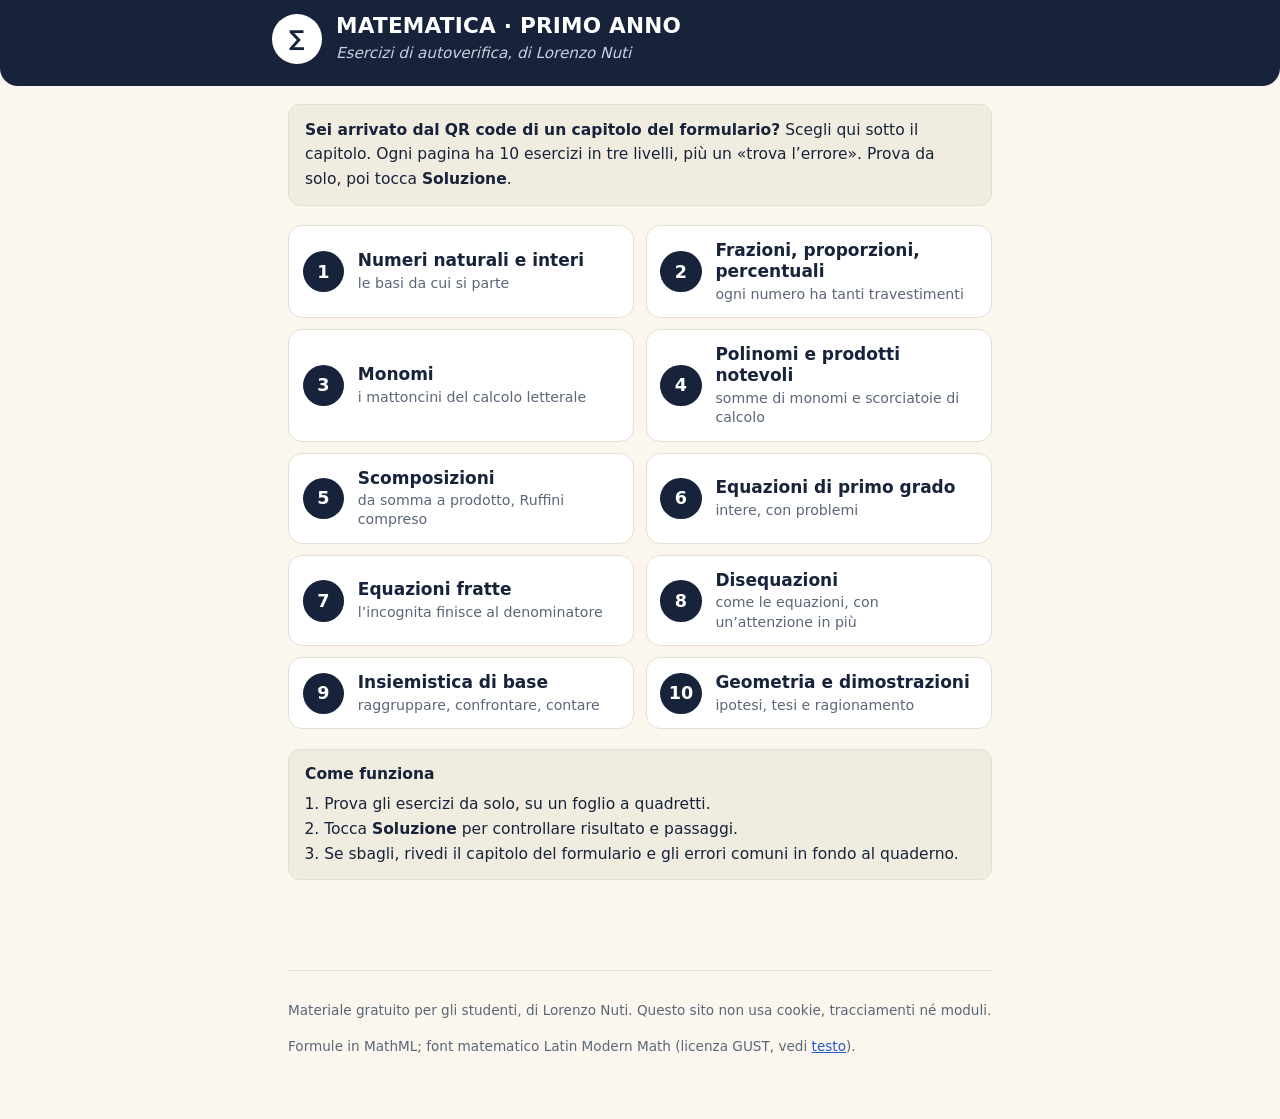
==== index.html @ c4852291 "Add files via upload" ====
<!doctype html>
<html lang="it">
<head>
<meta charset="utf-8">
<meta name="viewport" content="width=device-width, initial-scale=1">
<meta name="theme-color" content="#16233a">
<title>Matematica primo anno — esercizi di autoverifica</title>
<meta name="description" content="Esercizi di autoverifica per il quaderno Matematica primo anno, di Lorenzo Nuti.">
<link rel="icon" href="data:image/svg+xml,%3Csvg xmlns='http://www.w3.org/2000/svg' viewBox='0 0 32 32'%3E%3Crect width='32' height='32' rx='7' fill='%2316233a'/%3E%3Ctext x='16' y='23' font-size='20' text-anchor='middle' fill='%23ffc93c' font-family='serif'%3E%E2%88%91%3C/text%3E%3C/svg%3E">
<link rel="stylesheet" href="style.css">
</head>
<body>
<header class="top"><div class="in">
<div class="hd"><div class="badge">∑</div><div><h1>Matematica · Primo anno</h1><p>Esercizi di autoverifica, di Lorenzo Nuti</p></div></div>
</div></header>
<main class="wrap">
<div class="how"><b>Sei arrivato dal QR code di un capitolo del formulario?</b> Scegli qui sotto il capitolo. Ogni pagina ha 10 esercizi in tre livelli, più un «trova l’errore». Prova da solo, poi tocca <b>Soluzione</b>.</div>
<div class="grid">
<a class="card" href="c1.html"><span class="badge">1</span><span><b>Numeri naturali e interi</b><small>le basi da cui si parte</small></span></a>
<a class="card" href="c2.html"><span class="badge">2</span><span><b>Frazioni, proporzioni, percentuali</b><small>ogni numero ha tanti travestimenti</small></span></a>
<a class="card" href="c3.html"><span class="badge">3</span><span><b>Monomi</b><small>i mattoncini del calcolo letterale</small></span></a>
<a class="card" href="c4.html"><span class="badge">4</span><span><b>Polinomi e prodotti notevoli</b><small>somme di monomi e scorciatoie di calcolo</small></span></a>
<a class="card" href="c5.html"><span class="badge">5</span><span><b>Scomposizioni</b><small>da somma a prodotto, Ruffini compreso</small></span></a>
<a class="card" href="c6.html"><span class="badge">6</span><span><b>Equazioni di primo grado</b><small>intere, con problemi</small></span></a>
<a class="card" href="c7.html"><span class="badge">7</span><span><b>Equazioni fratte</b><small>l’incognita finisce al denominatore</small></span></a>
<a class="card" href="c8.html"><span class="badge">8</span><span><b>Disequazioni</b><small>come le equazioni, con un’attenzione in più</small></span></a>
<a class="card" href="c9.html"><span class="badge">9</span><span><b>Insiemistica di base</b><small>raggruppare, confrontare, contare</small></span></a>
<a class="card" href="c10.html"><span class="badge">10</span><span><b>Geometria e dimostrazioni</b><small>ipotesi, tesi e ragionamento</small></span></a>
</div>
<div class="how"><b>Come funziona</b>
<ol class="steps"><li>Prova gli esercizi da solo, su un foglio a quadretti.</li><li>Tocca <b>Soluzione</b> per controllare risultato e passaggi.</li><li>Se sbagli, rivedi il capitolo del formulario e gli errori comuni in fondo al quaderno.</li></ol></div>
</main>
<div class="wrap"><footer>
<p>Materiale gratuito per gli studenti, di Lorenzo Nuti. Questo sito non usa cookie, tracciamenti né moduli.</p>
<p>Formule in MathML; font matematico Latin Modern Math (licenza GUST, vedi <a href="LICENZA-font-GUST.txt">testo</a>).</p>
</footer>
</div>
</body></html>
---- style.css ----
/* Sito esercizi - Matematica primo anno. Nessuna risorsa esterna: font di sistema + font matematico incluso. */
@font-face{font-family:"Latin Modern Math";src:url("latinmodern-math.woff") format("woff");font-display:swap}
:root{--navy:#16233a;--azure:#2f6fed;--azureD:#2559c9;--amber:#ffc93c;
  --bg:#fbf7ee;--card:#ffffff;--ink:#16233a;--muted:#5b6678;--line:#e4dfd2;--soft:#f1ece0}
@media (prefers-color-scheme:dark){
  :root{--bg:#0f1829;--card:#172338;--ink:#eef1f7;--muted:#a6b0c2;--line:#2a3a56;--soft:#1d2c46;--azureD:#8fb4ff}
}
*{box-sizing:border-box}
html{-webkit-text-size-adjust:100%}
body{margin:0;background:var(--bg);color:var(--ink);
  font-family:system-ui,-apple-system,"Segoe UI",Roboto,"Helvetica Neue",Arial,sans-serif;
  font-size:1.0625rem;line-height:1.6}
math{font-family:"Latin Modern Math",math;font-size:1.15em}
.wrap{max-width:46rem;margin:0 auto;padding:0 1rem 3rem}
a{color:var(--azureD)}
a:focus-visible,summary:focus-visible,button:focus-visible{outline:3px solid var(--amber);outline-offset:2px}

.top{background:var(--navy);color:#fff;border-radius:0 0 18px 18px;padding:.8rem 1rem 1.3rem}
.top .in{max-width:46rem;margin:0 auto}
.nav{display:flex;justify-content:space-between;gap:.5rem;font-size:.9rem;margin-bottom:.9rem}
.nav a{color:#ffd978;text-decoration:none}
.hd{display:flex;align-items:center;gap:.9rem}
.badge{flex:none;width:3.1rem;height:3.1rem;border-radius:50%;background:#fff;color:var(--navy);
  display:flex;align-items:center;justify-content:center;font-weight:800;font-size:1.35rem}
.hd h1{margin:0;font-size:1.35rem;line-height:1.2;letter-spacing:.01em;text-transform:uppercase}
.hd p{margin:.15rem 0 0;color:#c7d0e2;font-style:italic;font-size:.95rem}

.how{background:var(--soft);border:1px solid var(--line);border-radius:12px;padding:.8rem 1rem;margin:1.1rem 0;font-size:.97rem}
.tools{margin:.2rem 0 0;text-align:right}
button{font:inherit;font-weight:600;font-size:.92rem;border:2px solid var(--navy);background:transparent;color:var(--ink);
  border-radius:999px;padding:.55rem 1rem;min-height:44px;cursor:pointer}
@media (prefers-color-scheme:dark){button{border-color:var(--amber)}}

h2.lv{display:flex;flex-wrap:wrap;align-items:center;gap:.5rem;margin:1.9rem 0 .2rem;font-size:1.02rem;text-transform:uppercase;letter-spacing:.03em}
h2.lv .l{background:var(--navy);color:#fff;border-radius:7px;padding:.12rem .55rem;font-weight:800}
h2.lv small{text-transform:none;letter-spacing:0;font-weight:400;font-style:italic;color:var(--muted);font-size:.93rem}
.lvE .l{background:var(--amber);color:var(--navy)}
.lvC .l{background:var(--azure)}

.ex{display:flex;gap:.8rem;background:var(--card);border:1px solid var(--line);border-radius:14px;padding:.95rem;margin:.8rem 0}
.num{flex:none;width:2rem;height:2rem;border-radius:50%;background:var(--navy);color:#fff;font-weight:700;font-size:.95rem;
  display:flex;align-items:center;justify-content:center;margin-top:.1rem}
.body{flex:1;min-width:0}
.txt p{margin:0}
.sub{list-style:none;margin:.45rem 0 0;padding:0}
.sub li{display:flex;gap:.55rem;padding:.2rem 0}
.lab{flex:none;min-width:1.5rem;font-weight:700;color:var(--azureD)}
.sub li>span:last-child{min-width:0}

details.sol{margin-top:.8rem}
summary{display:inline-flex;align-items:center;min-height:44px;padding:0 1.05rem;border-radius:999px;
  background:var(--navy);color:#fff;font-weight:600;font-size:.95rem;cursor:pointer;list-style:none;user-select:none}
summary::-webkit-details-marker{display:none}
summary::before{content:"\25B8";margin-right:.45rem;color:var(--amber)}
details[open] summary::before{content:"\25BE"}
.sbody{margin-top:.6rem;padding:.7rem .9rem;border-left:5px solid var(--amber);background:var(--soft);border-radius:0 10px 10px 0}
.sbody p{margin:0}

.bottom{display:flex;flex-wrap:wrap;gap:.6rem;justify-content:space-between;margin:2rem 0 1rem}
.bottom a{display:inline-flex;align-items:center;min-height:44px;padding:0 1rem;border-radius:999px;border:2px solid var(--navy);
  text-decoration:none;font-weight:600;color:var(--ink)}
.bottom a.pdf{background:var(--amber);border-color:var(--amber);color:var(--navy)}
@media (prefers-color-scheme:dark){.bottom a{border-color:var(--amber)}}
footer{color:var(--muted);font-size:.85rem;border-top:1px solid var(--line);padding-top:1rem;margin-top:1.5rem}

/* indice */
.grid{display:grid;gap:.7rem;grid-template-columns:1fr;margin:1.2rem 0}
@media (min-width:560px){.grid{grid-template-columns:1fr 1fr}}
.card{display:flex;align-items:center;gap:.85rem;background:var(--card);border:1px solid var(--line);border-radius:14px;padding:.85rem;
  text-decoration:none;color:var(--ink);min-height:4.2rem}
.card:hover{border-color:var(--azure)}
.card .badge{width:2.6rem;height:2.6rem;font-size:1.1rem;background:var(--navy);color:#fff}
.card b{display:block;line-height:1.25}
.card small{color:var(--muted)}
.steps{margin:.3rem 0 0;padding-left:1.2rem}

/* rete di sicurezza: una formula che non riesce ad andare a capo scorre dentro il suo riquadro */
.txt,.sbody{overflow-x:auto;overflow-y:hidden}

/* schermi stretti: meno margini annidati, cosi' le formule hanno piu' spazio */
@media (max-width:430px){
  .wrap{padding-left:.75rem;padding-right:.75rem}
  .top{padding-left:.75rem;padding-right:.75rem}
  .ex{gap:.5rem;padding:.8rem .7rem}
  .num{width:1.7rem;height:1.7rem;font-size:.85rem}
  .sbody{padding:.55rem .6rem;border-left-width:4px}
  .sub li{gap:.4rem}
  .lab{min-width:1.2rem}
}
@media (max-width:380px){ math{font-size:1.05em} body{font-size:1rem} }

.card small{display:block;line-height:1.35;margin-top:.15rem}

.nb{white-space:nowrap}

.txt>.sub:first-child{margin-top:0}
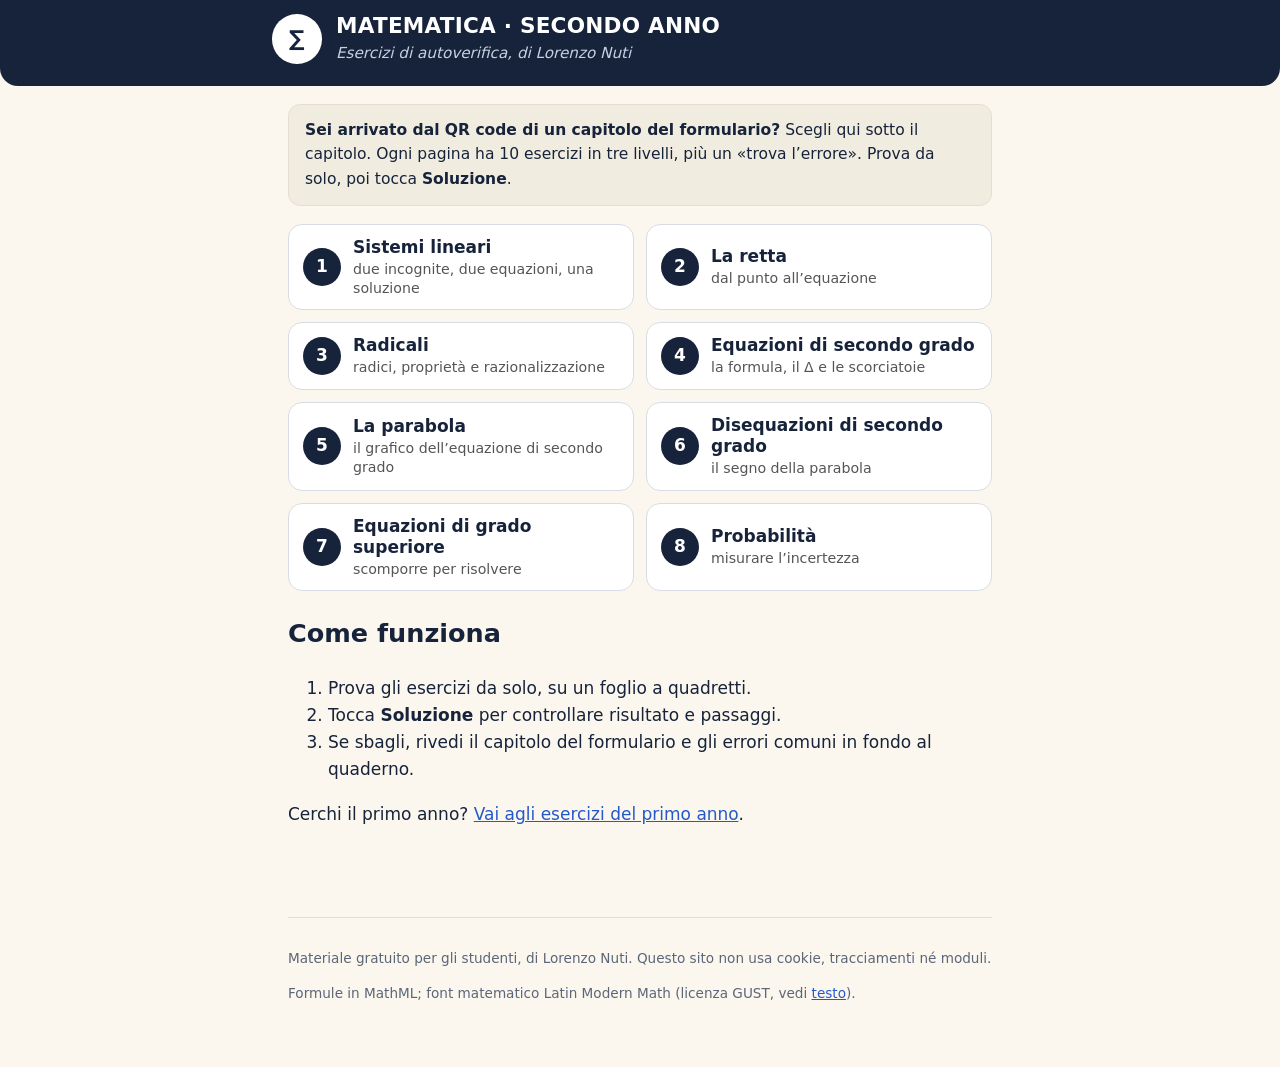
==== commit ff05a2a7: "Add files via upload Es seconda" ====
--- a/index.html
+++ b/index.html
@@ -4,35 +4,34 @@
 <meta charset="utf-8">
 <meta name="viewport" content="width=device-width, initial-scale=1">
 <meta name="theme-color" content="#16233a">
-<title>Matematica primo anno — esercizi di autoverifica</title>
-<meta name="description" content="Esercizi di autoverifica per il quaderno Matematica primo anno, di Lorenzo Nuti.">
+<title>Matematica secondo anno — esercizi di autoverifica</title>
+<meta name="description" content="Esercizi di autoverifica per il quaderno Matematica secondo anno, di Lorenzo Nuti.">
 <link rel="icon" href="data:image/svg+xml,%3Csvg xmlns='http://www.w3.org/2000/svg' viewBox='0 0 32 32'%3E%3Crect width='32' height='32' rx='7' fill='%2316233a'/%3E%3Ctext x='16' y='23' font-size='20' text-anchor='middle' fill='%23ffc93c' font-family='serif'%3E%E2%88%91%3C/text%3E%3C/svg%3E">
-<link rel="stylesheet" href="style.css">
+<link rel="stylesheet" href="../style.css">
+<style>
+.capitoli{display:grid;grid-template-columns:repeat(auto-fit,minmax(260px,1fr));gap:12px;margin:18px 0}
+.cap{display:flex;align-items:center;gap:12px;text-decoration:none;color:inherit;background:#fff;border:1px solid #d8dce4;border-radius:14px;padding:12px 14px}
+.cap:hover,.cap:focus-visible{border-color:#16233a;outline:none}
+.cap .n{flex:none;width:38px;height:38px;border-radius:50%;background:#16233a;color:#fff;font-weight:700;display:flex;align-items:center;justify-content:center}
+.cap b{display:block;line-height:1.25}
+.cap small{display:block;color:#555;line-height:1.3;margin-top:2px}
+.altro{margin-top:18px}
+</style>
 </head>
 <body>
 <header class="top"><div class="in">
-<div class="hd"><div class="badge">∑</div><div><h1>Matematica · Primo anno</h1><p>Esercizi di autoverifica, di Lorenzo Nuti</p></div></div>
+<div class="hd"><div class="badge">∑</div><div><h1>Matematica · Secondo anno</h1><p>Esercizi di autoverifica, di Lorenzo Nuti</p></div></div>
 </div></header>
 <main class="wrap">
 <div class="how"><b>Sei arrivato dal QR code di un capitolo del formulario?</b> Scegli qui sotto il capitolo. Ogni pagina ha 10 esercizi in tre livelli, più un «trova l’errore». Prova da solo, poi tocca <b>Soluzione</b>.</div>
-<div class="grid">
-<a class="card" href="c1.html"><span class="badge">1</span><span><b>Numeri naturali e interi</b><small>le basi da cui si parte</small></span></a>
-<a class="card" href="c2.html"><span class="badge">2</span><span><b>Frazioni, proporzioni, percentuali</b><small>ogni numero ha tanti travestimenti</small></span></a>
-<a class="card" href="c3.html"><span class="badge">3</span><span><b>Monomi</b><small>i mattoncini del calcolo letterale</small></span></a>
-<a class="card" href="c4.html"><span class="badge">4</span><span><b>Polinomi e prodotti notevoli</b><small>somme di monomi e scorciatoie di calcolo</small></span></a>
-<a class="card" href="c5.html"><span class="badge">5</span><span><b>Scomposizioni</b><small>da somma a prodotto, Ruffini compreso</small></span></a>
-<a class="card" href="c6.html"><span class="badge">6</span><span><b>Equazioni di primo grado</b><small>intere, con problemi</small></span></a>
-<a class="card" href="c7.html"><span class="badge">7</span><span><b>Equazioni fratte</b><small>l’incognita finisce al denominatore</small></span></a>
-<a class="card" href="c8.html"><span class="badge">8</span><span><b>Disequazioni</b><small>come le equazioni, con un’attenzione in più</small></span></a>
-<a class="card" href="c9.html"><span class="badge">9</span><span><b>Insiemistica di base</b><small>raggruppare, confrontare, contare</small></span></a>
-<a class="card" href="c10.html"><span class="badge">10</span><span><b>Geometria e dimostrazioni</b><small>ipotesi, tesi e ragionamento</small></span></a>
-</div>
-<div class="how"><b>Come funziona</b>
-<ol class="steps"><li>Prova gli esercizi da solo, su un foglio a quadretti.</li><li>Tocca <b>Soluzione</b> per controllare risultato e passaggi.</li><li>Se sbagli, rivedi il capitolo del formulario e gli errori comuni in fondo al quaderno.</li></ol></div>
+<div class="capitoli"><a class="cap" href="c1.html"><span class="n">1</span><span><b>Sistemi lineari</b><small>due incognite, due equazioni, una soluzione</small></span></a><a class="cap" href="c2.html"><span class="n">2</span><span><b>La retta</b><small>dal punto all’equazione</small></span></a><a class="cap" href="c3.html"><span class="n">3</span><span><b>Radicali</b><small>radici, proprietà e razionalizzazione</small></span></a><a class="cap" href="c4.html"><span class="n">4</span><span><b>Equazioni di secondo grado</b><small>la formula, il Δ e le scorciatoie</small></span></a><a class="cap" href="c5.html"><span class="n">5</span><span><b>La parabola</b><small>il grafico dell’equazione di secondo grado</small></span></a><a class="cap" href="c6.html"><span class="n">6</span><span><b>Disequazioni di secondo grado</b><small>il segno della parabola</small></span></a><a class="cap" href="c7.html"><span class="n">7</span><span><b>Equazioni di grado superiore</b><small>scomporre per risolvere</small></span></a><a class="cap" href="c8.html"><span class="n">8</span><span><b>Probabilità</b><small>misurare l’incertezza</small></span></a></div>
+<h2>Come funziona</h2>
+<ol><li>Prova gli esercizi da solo, su un foglio a quadretti.</li><li>Tocca <b>Soluzione</b> per controllare risultato e passaggi.</li><li>Se sbagli, rivedi il capitolo del formulario e gli errori comuni in fondo al quaderno.</li></ol>
+<p class="altro">Cerchi il primo anno? <a href="../index.html">Vai agli esercizi del primo anno</a>.</p>
 </main>
 <div class="wrap"><footer>
 <p>Materiale gratuito per gli studenti, di Lorenzo Nuti. Questo sito non usa cookie, tracciamenti né moduli.</p>
-<p>Formule in MathML; font matematico Latin Modern Math (licenza GUST, vedi <a href="LICENZA-font-GUST.txt">testo</a>).</p>
+<p>Formule in MathML; font matematico Latin Modern Math (licenza GUST, vedi <a href="../LICENZA-font-GUST.txt">testo</a>).</p>
 </footer>
 </div>
 </body></html>
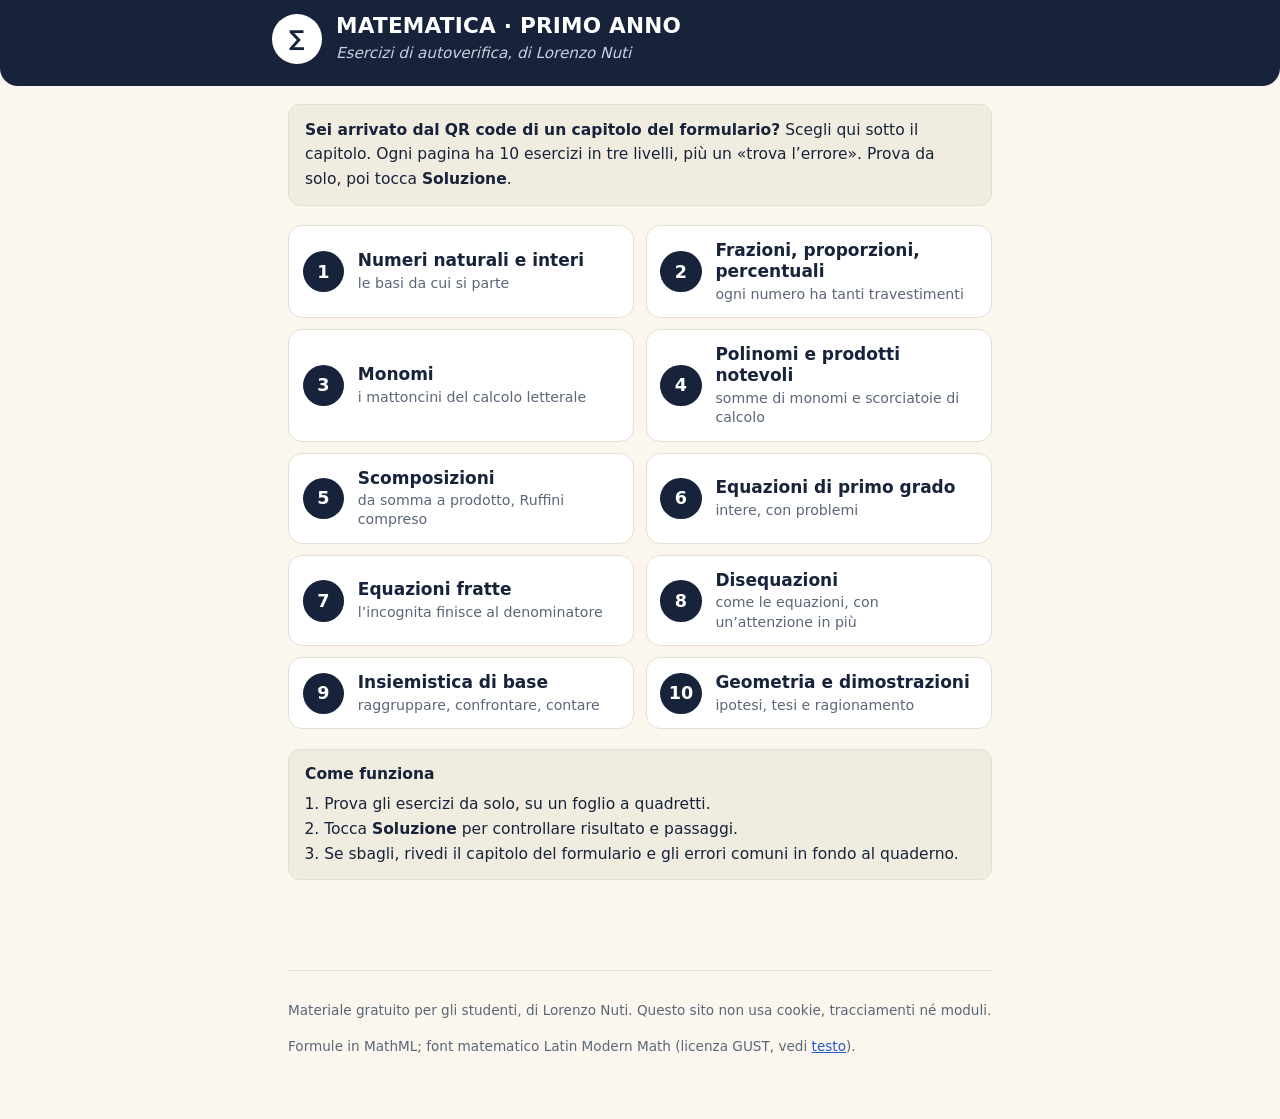
==== commit 25437e3d: "Add files via upload" ====
--- a/index.html
+++ b/index.html
@@ -4,34 +4,35 @@
 <meta charset="utf-8">
 <meta name="viewport" content="width=device-width, initial-scale=1">
 <meta name="theme-color" content="#16233a">
-<title>Matematica secondo anno — esercizi di autoverifica</title>
-<meta name="description" content="Esercizi di autoverifica per il quaderno Matematica secondo anno, di Lorenzo Nuti.">
+<title>Matematica primo anno — esercizi di autoverifica</title>
+<meta name="description" content="Esercizi di autoverifica per il quaderno Matematica primo anno, di Lorenzo Nuti.">
 <link rel="icon" href="data:image/svg+xml,%3Csvg xmlns='http://www.w3.org/2000/svg' viewBox='0 0 32 32'%3E%3Crect width='32' height='32' rx='7' fill='%2316233a'/%3E%3Ctext x='16' y='23' font-size='20' text-anchor='middle' fill='%23ffc93c' font-family='serif'%3E%E2%88%91%3C/text%3E%3C/svg%3E">
-<link rel="stylesheet" href="../style.css">
-<style>
-.capitoli{display:grid;grid-template-columns:repeat(auto-fit,minmax(260px,1fr));gap:12px;margin:18px 0}
-.cap{display:flex;align-items:center;gap:12px;text-decoration:none;color:inherit;background:#fff;border:1px solid #d8dce4;border-radius:14px;padding:12px 14px}
-.cap:hover,.cap:focus-visible{border-color:#16233a;outline:none}
-.cap .n{flex:none;width:38px;height:38px;border-radius:50%;background:#16233a;color:#fff;font-weight:700;display:flex;align-items:center;justify-content:center}
-.cap b{display:block;line-height:1.25}
-.cap small{display:block;color:#555;line-height:1.3;margin-top:2px}
-.altro{margin-top:18px}
-</style>
+<link rel="stylesheet" href="style.css">
 </head>
 <body>
 <header class="top"><div class="in">
-<div class="hd"><div class="badge">∑</div><div><h1>Matematica · Secondo anno</h1><p>Esercizi di autoverifica, di Lorenzo Nuti</p></div></div>
+<div class="hd"><div class="badge">∑</div><div><h1>Matematica · Primo anno</h1><p>Esercizi di autoverifica, di Lorenzo Nuti</p></div></div>
 </div></header>
 <main class="wrap">
 <div class="how"><b>Sei arrivato dal QR code di un capitolo del formulario?</b> Scegli qui sotto il capitolo. Ogni pagina ha 10 esercizi in tre livelli, più un «trova l’errore». Prova da solo, poi tocca <b>Soluzione</b>.</div>
-<div class="capitoli"><a class="cap" href="c1.html"><span class="n">1</span><span><b>Sistemi lineari</b><small>due incognite, due equazioni, una soluzione</small></span></a><a class="cap" href="c2.html"><span class="n">2</span><span><b>La retta</b><small>dal punto all’equazione</small></span></a><a class="cap" href="c3.html"><span class="n">3</span><span><b>Radicali</b><small>radici, proprietà e razionalizzazione</small></span></a><a class="cap" href="c4.html"><span class="n">4</span><span><b>Equazioni di secondo grado</b><small>la formula, il Δ e le scorciatoie</small></span></a><a class="cap" href="c5.html"><span class="n">5</span><span><b>La parabola</b><small>il grafico dell’equazione di secondo grado</small></span></a><a class="cap" href="c6.html"><span class="n">6</span><span><b>Disequazioni di secondo grado</b><small>il segno della parabola</small></span></a><a class="cap" href="c7.html"><span class="n">7</span><span><b>Equazioni di grado superiore</b><small>scomporre per risolvere</small></span></a><a class="cap" href="c8.html"><span class="n">8</span><span><b>Probabilità</b><small>misurare l’incertezza</small></span></a></div>
-<h2>Come funziona</h2>
-<ol><li>Prova gli esercizi da solo, su un foglio a quadretti.</li><li>Tocca <b>Soluzione</b> per controllare risultato e passaggi.</li><li>Se sbagli, rivedi il capitolo del formulario e gli errori comuni in fondo al quaderno.</li></ol>
-<p class="altro">Cerchi il primo anno? <a href="../index.html">Vai agli esercizi del primo anno</a>.</p>
+<div class="grid">
+<a class="card" href="c1.html"><span class="badge">1</span><span><b>Numeri naturali e interi</b><small>le basi da cui si parte</small></span></a>
+<a class="card" href="c2.html"><span class="badge">2</span><span><b>Frazioni, proporzioni, percentuali</b><small>ogni numero ha tanti travestimenti</small></span></a>
+<a class="card" href="c3.html"><span class="badge">3</span><span><b>Monomi</b><small>i mattoncini del calcolo letterale</small></span></a>
+<a class="card" href="c4.html"><span class="badge">4</span><span><b>Polinomi e prodotti notevoli</b><small>somme di monomi e scorciatoie di calcolo</small></span></a>
+<a class="card" href="c5.html"><span class="badge">5</span><span><b>Scomposizioni</b><small>da somma a prodotto, Ruffini compreso</small></span></a>
+<a class="card" href="c6.html"><span class="badge">6</span><span><b>Equazioni di primo grado</b><small>intere, con problemi</small></span></a>
+<a class="card" href="c7.html"><span class="badge">7</span><span><b>Equazioni fratte</b><small>l’incognita finisce al denominatore</small></span></a>
+<a class="card" href="c8.html"><span class="badge">8</span><span><b>Disequazioni</b><small>come le equazioni, con un’attenzione in più</small></span></a>
+<a class="card" href="c9.html"><span class="badge">9</span><span><b>Insiemistica di base</b><small>raggruppare, confrontare, contare</small></span></a>
+<a class="card" href="c10.html"><span class="badge">10</span><span><b>Geometria e dimostrazioni</b><small>ipotesi, tesi e ragionamento</small></span></a>
+</div>
+<div class="how"><b>Come funziona</b>
+<ol class="steps"><li>Prova gli esercizi da solo, su un foglio a quadretti.</li><li>Tocca <b>Soluzione</b> per controllare risultato e passaggi.</li><li>Se sbagli, rivedi il capitolo del formulario e gli errori comuni in fondo al quaderno.</li></ol></div>
 </main>
 <div class="wrap"><footer>
 <p>Materiale gratuito per gli studenti, di Lorenzo Nuti. Questo sito non usa cookie, tracciamenti né moduli.</p>
-<p>Formule in MathML; font matematico Latin Modern Math (licenza GUST, vedi <a href="../LICENZA-font-GUST.txt">testo</a>).</p>
+<p>Formule in MathML; font matematico Latin Modern Math (licenza GUST, vedi <a href="LICENZA-font-GUST.txt">testo</a>).</p>
 </footer>
 </div>
 </body></html>
